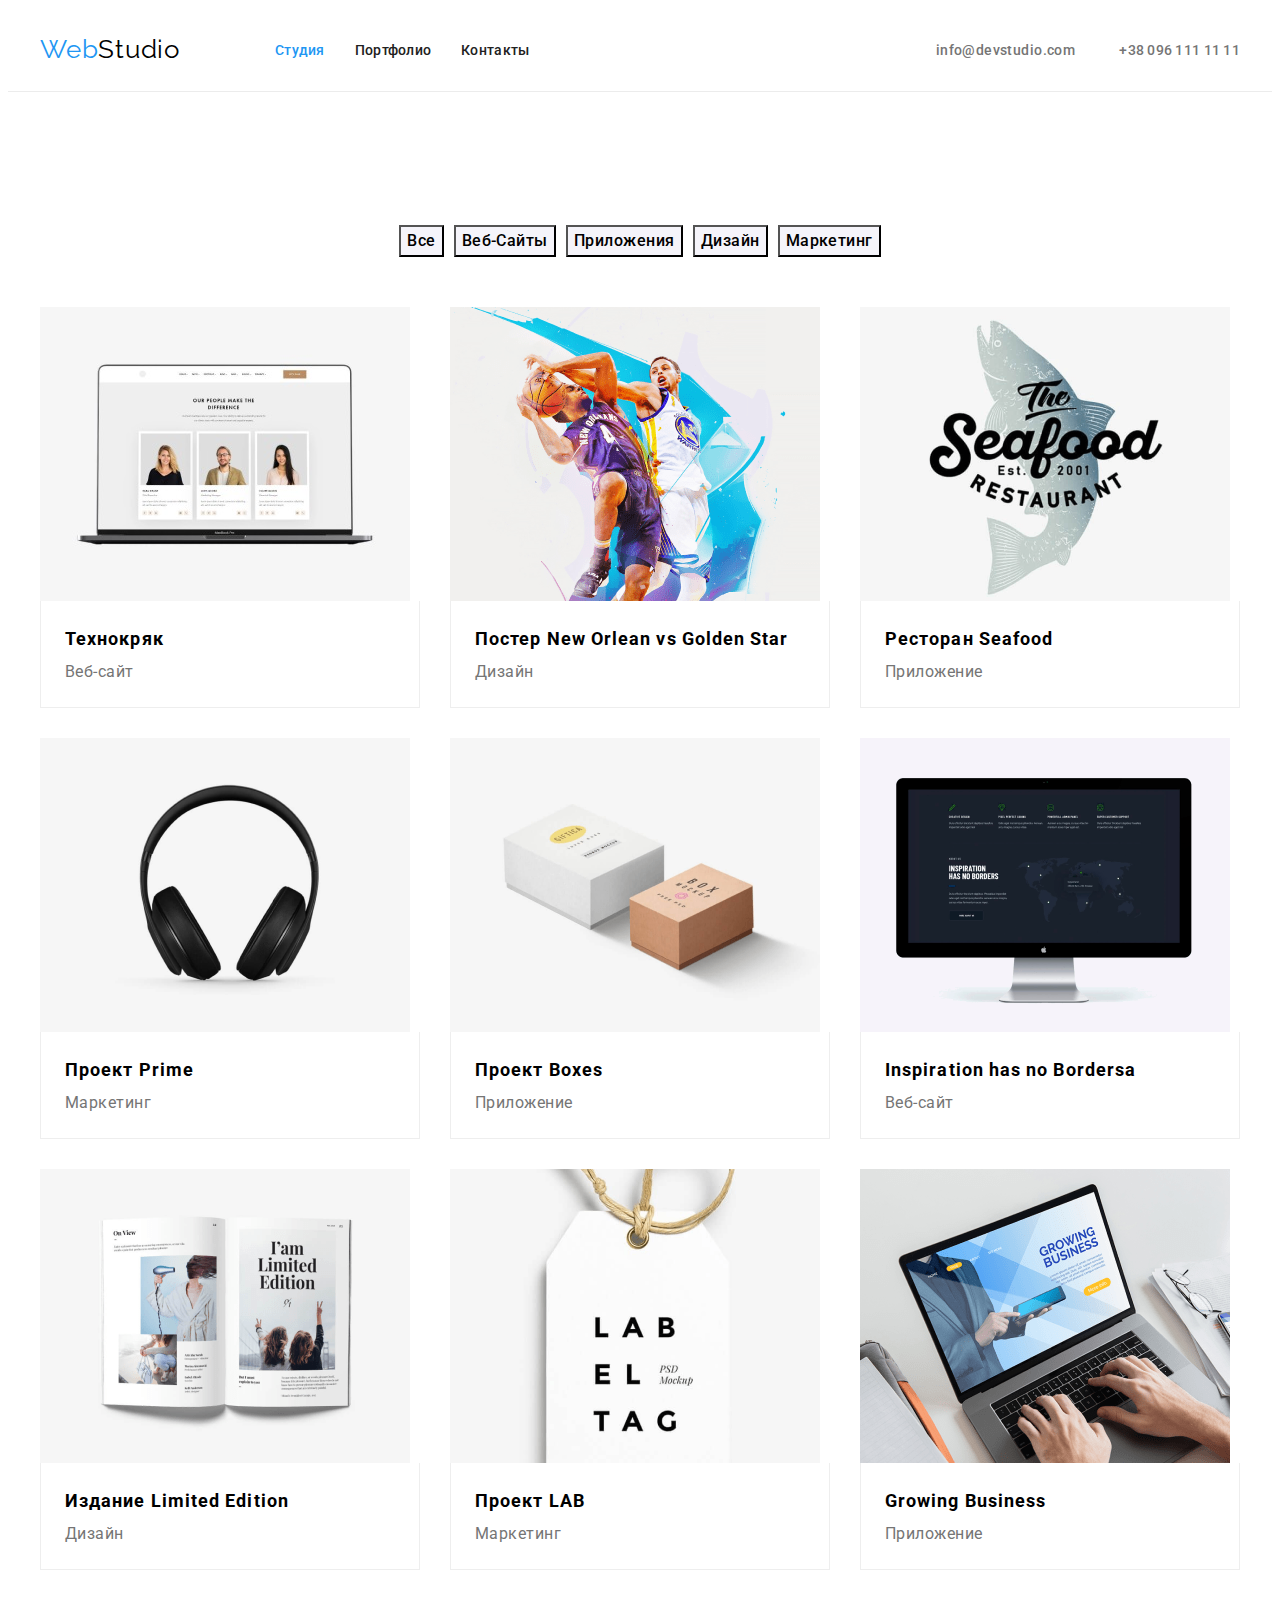
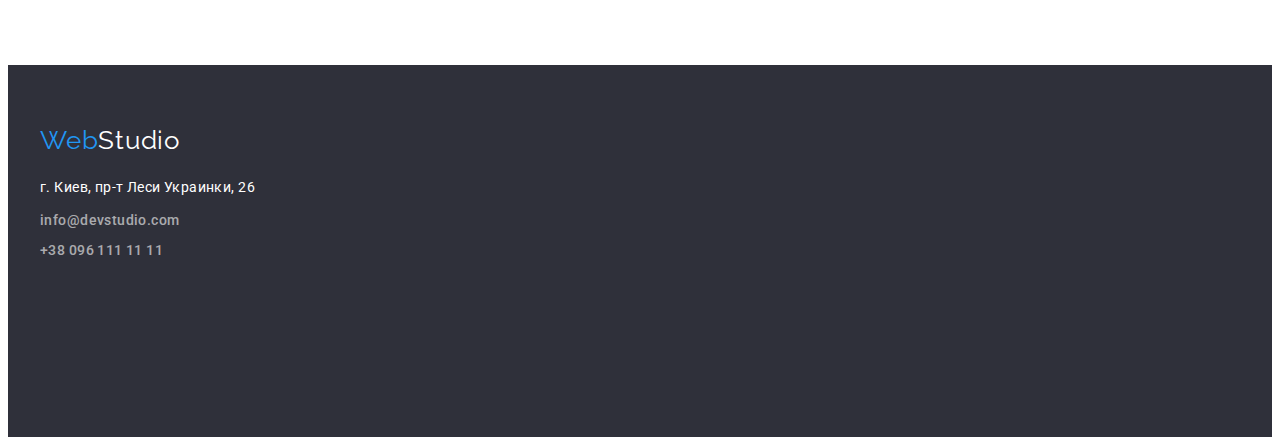
==== portfolio.html @ 4fe08c99 "d" ====
<!DOCTYPE html>
<html lang="ru">
<head>
    <meta charset="UTF-8">
    <meta http-equiv="X-UA-Compatible" content="IE=edge">
    <meta name="viewport" content="width=device-width, initial-scale=1.0">
    <title>Document</title>
    <link rel="stylesheet" href="./css/styles.css">
    <link rel="preconnect" href="https://fonts.googleapis.com">
    <link rel="preconnect" href="https://fonts.gstatic.com" crossorigin>
    <link href="https://fonts.googleapis.com/css2?family=Raleway:wght@700&family=Roboto:wght@400;500;700;900&display=swap"
        rel="stylesheet">
    <link rel="stylesheet" href="https://cdnjs.cloudflare.com/ajax/libs/modern-normalize/1.1.0/modern-normalize.min.css"
        integrity="sha512-wpPYUAdjBVSE4KJnH1VR1HeZfpl1ub8YT/NKx4PuQ5NmX2tKuGu6U/JRp5y+Y8XG2tV+wKQpNHVUX03MfMFn9Q=="
        crossorigin="anonymous" referrerpolicy="no-referrer" />
</head>
<body>
    <header class="header">
        <div class="container header-container">
            <a class="header-logo link" href="./">
                <span class="web-logo">Web</span>Studio</a>
            <nav class="header-navigation">
                <ul list class="header-list list">
                    <li class="header-item"><a class="header-link link" href="./index.html">Студия</a></li>
                    <li class="header-item"><a class="header-link-dark link" href="./portfolio.html">Портфолио</a></li>
                    <li class="header-item"><a class="header-link-dark link" href="">Контакты</a></li>
                </ul>
            </nav>
            <div class="header-connect">
                <a class="link header-web" href="mailto:info@devstudio.com">info@devstudio.com</a>
                <a class="link header-tel" href="tel+380961111111">+38 096 111 11 11</a>
            </div>
        </div>
        </div>
    </header>
    <main>
        <h1 class="visually-hidden">Портфолио</h1>
        <section class="hero-portfolio-main" >
            <div class="container">
                <Ul class="hero-portfolio-btn list">
                    <li class="portfolio-btn-box"><button class="portfolio-btn" type="button">Все</button></li>
                    <li class="portfolio-btn-box"><button class="portfolio-btn" type="button">Веб-Сайты</button></li>
                    <li class="portfolio-btn-box"><button class="portfolio-btn" type="button">Приложения</button></li>
                    <li class="portfolio-btn-box"><button class="portfolio-btn" type="button">Дизайн</button></li>
                    <li class="portfolio-btn-box"><button class="portfolio-btn" type="button">Маркетинг</button></li>
                </ul>
                    <ul class="card-set list">
                        <li class="portfolio-card"><img src="./images/hm2/portfolio.jpg" width="370" height="294" alt="Компьютер"><div class="portfolio-pad" ><h2 class="title-portgolio">Технокряк</h2><span class="discription-portfolio">Веб-сайт</span></div></li>

                        <li class="portfolio-card"><img src="./images/hm2/portfolio(1).jpg" width="370" height="294" alt="Баскетболл"><div class="portfolio-pad" ><h2 class="title-portgolio">Постер New Orlean vs Golden Star</h2><span class="discription-portfolio">Дизайн</span></div></li>

                        <li class="portfolio-card"><img src="./images/hm2/portfolio(2).jpg" width="370" height="294" alt="Рыба"><div class="portfolio-pad" ><h2 class="title-portgolio">Ресторан Seafood</h2><span class="discription-portfolio">Приложение</span></div></li>

                        <li class="portfolio-card"><img src="./images/hm2/portfolio(3).jpg" width="370" height="294" alt="Наушники"><div class="portfolio-pad" ><h2 class="title-portgolio">Проект Prime</h2><span class="discription-portfolio">Маркетинг</span></div></li>

                        <li class="portfolio-card"><img src="./images/hm2/portfolio(4).jpg" width="370" height="294" alt="Коробка"><div class="portfolio-pad" ><h2 class="title-portgolio">Проект Boxes</h2><span class="discription-portfolio">Приложение</span></div></li>

                        <li class="portfolio-card"><img src="./images/hm2/portfolio(5).jpg" width="370" height="294" alt="Десктоп"><div class="portfolio-pad" ><h2 class="title-portgolio">Inspiration has no Bordersа</h2><span class="discription-portfolio">Веб-сайт</span></div></li>

                        <li class="portfolio-card"><img src="./images/hm2/portfolio(6).jpg" width="370" height="294" alt="Книга"><div class="portfolio-pad" ><h2 class="title-portgolio">Издание Limited Edition</h2><span class="discription-portfolio">Дизайн</span></div></li>

                        <li class="portfolio-card"><img src="./images/hm2/portfolio(7).jpg" width="370" height="294" alt="Лейбл"><div class="portfolio-pad" ><h2 class="title-portgolio">Проект LAB</h2><span class="discription-portfolio">Маркетинг</span></div></li>

                        <li class="portfolio-card"><img src="./images/hm2/portfolio(8).jpg" width="370" height="294" alt="Лэптоп"><div class="portfolio-pad" ><h2 class="title-portgolio">Growing Business</h2><span class="discription-portfolio">Приложение</span></div></li>

                    </Ul>
            </div>
        
        </section>
        
    </main>
    <footer class="footer-ground">
        <div class="container">
            <a class="footer-logo link" href="./"><span class="web-logo">Web</span>Studio</a>
            <address class="footer-address">г. Киев, пр-т Леси Украинки, 26</address>
            <ul class="footer-list list">
                <li class="footer-item"><a class="link footer-web" href="mailto:info@devstudio.com">info@devstudio.com</a></li>
                <li class="footer-item"><a class="link footer-tel" href="tel+380961111111">+38 096 111 11 11</a></li>
            </ul>
        </div>
    </footer>
</body>
</html>
---- css/styles.css ----
:root {
  --main-title-color: #ffffff;
  --second-title-color: #212121;
  --third-title-color: #757575;
  --accent-color: #2196f3;
  --backgroud-color: #f5f4fa;
  --footer-nolight-color: #000000;
  --portfolio-box-color: #eeeeee;
  --btn-background-color: #2196f3;
  --secon-btn-color: #ffffff;
  --footer-background-color: #2f303a;
  --footer-mail-color: #ffffff99;
  --main-btn-color: #fff;
}
/*-------------------------------тут начало-----------------*/

p,
h1,
h2,
h3,
h4,
h5,
h6 {
  margin: 0;
}
ul {
  margin: 0;
  padding: 0;
}
button {
  cursor: pointer;
}
img {
  display: block;
}

body {
  font-family: "Roboto", sans-serif;
}

.list {
  list-style: none;
}
.link {
  text-decoration: none;
}
/*-------------------------------HEADER---------------------------------*/
.container {
  width: 1200px;
  padding-left: 15px;
  padding-right: 15px;
  margin: 0 auto;
}
.header-item:not(last-child) {
  margin-right: 30px;
}
.header-logo {
  margin-right: 90px;
}
.header-list {
  display: flex;
}
.header-navigation {
  display: flex;
  align-items: center;
  padding-top: 32px;
  padding-bottom: 32px;
  inline-size: block;
}
.header-container {
  display: flex;
  align-items: center;
}
.header-connect {
  margin-left: auto;
  padding-top: 32px;
  padding-bottom: 32px;
}

.header {
  background-color: #ffffff;
  border-bottom: 1px solid #ececec;
}
.header-link {
  font-weight: 500;
  font-size: 14px;
  line-height: 1.14;
  letter-spacing: 0.02em;
  color: var(--accent-color);
}
.header-link-dark {
  font-weight: 500;
  font-size: 14px;
  line-height: 1.14;
  letter-spacing: 0.02em;
  color: var(--second-title-color);
}
.web-logo {
  font-family: Raleway;
  font-size: 26px;
  line-height: 1.19;
  letter-spacing: 0.03em;
  color: var(--accent-color);
}
.header-logo {
  font-family: Raleway;
  font-size: 26px;
  line-height: 1.19;
  letter-spacing: 0.03em;
  color: var(--footer-nolight-color);
  width: 145px;
  height: 31px;
}
.header-tel {
  font-family: Roboto;
  font-weight: 500;
  font-size: 14px;
  line-height: 1.14;
  letter-spacing: 0.02em;
  inherits: color var(--third-title-color);
  color: var(--third-title-color);
}
.header-web {
  margin-right: 40px;
  font-family: Roboto;
  font-style: normal;
  font-weight: 500;
  font-size: 14px;
  line-height: 1.14;
  letter-spacing: 0.03em;
  inherits: color var(--third-title-color);
  color: var(--third-title-color);
}
.header-web:hover {
  color: var(--accent-color);
}
.header-tel:hover {
  color: var(--accent-color);
}
.header-link:hover {
  color: var(--footer-nolight-color);
}
.header-link-dark:hover {
  color: var(--accent-color);
}
.header-link:focus {
  color: var(--footer-nolight-color);
}
.header-link-dark:focus {
  color: var(--accent-color);
}
.header-btn {
  font-family: inherit;
  font-weight: 700;
  font-size: 16px;
  line-height: 1.87;
  letter-spacing: 0.06em;
  cursor: pointer;
  border: none;
  margin-top: 30px;
  min-width: 200px;
  min-height: 50px;
  border-radius: 4px;
  color: var(--main-btn-color);
  background-color: var(--btn-background-color);
  margin: 0 auto;
  display: block;
  margin-top: 50px;
}

/*-------------------------------main---------------------------------*/
.main-container {
  padding-left: 15px;
  padding-right: 15px;
  padding-top: 200px;
  padding-bottom: 200px;
  margin: 0 auto;
  background-color: var(--footer-background-color);
}
.hero-title {
  font-weight: 900;
  font-size: 44px;
  line-height: 1.36;
  text-align: center;
  letter-spacing: 0.06em;
  text-transform: uppercase;
  padding-right: auto;
  color: var(--main-title-color);
}
.description-plus {
  font-style: normal;
  font-weight: 700;
  font-size: 14px;
  line-height: 1.14;
  letter-spacing: 0.03em;
  text-transform: uppercase;
  color: var(--second-title-color);
}
.description-team {
  font-style: normal;
  font-weight: 500;
  font-size: 16px;
  line-height: 1.18;
  letter-spacing: 0.03em;
  text-align: center;
}
.plus-description {
  font-style: normal;
  font-weight: normal;
  font-size: 14px;
  line-height: 1.71;
  letter-spacing: 0.03em;
  color: var(--third-title-color);
  text-align: left;
  margin-top: 10px;
}

.description-p {
  font-style: normal;
  font-weight: normal;
  font-size: 16px;
  line-height: 1.19;
  letter-spacing: 0.03em;
  color: var(--third-title-color);
  text-align: center;
}
.section-team {
  background-color: #f5f4fa;
  height: 650px;
  padding-bottom: 90px;
}
.team-pad {
  padding-top: 30px;
  padding-bottom: 30px;
}
.second-hero-title {
  font-weight: 700;
  font-size: 36px;
  line-height: 1.16;
  text-align: center;
  letter-spacing: 0.03em;
  color: var(--second-title-color);
  margin-bottom: 50px;
}
.section-doing {
  padding-bottom: 95px;
}
.description-prons {
  padding-top: 95px;
  padding-bottom: 95px;
}
.box-description {
  width: 270px;
  height: 100px;
  display: inline-block;
}
.box-description:not(:last-child) {
  margin-right: 25px;
}
.img-first-pg {
  display: flex;
}
.first-pg-item:not(:last-child) {
  margin-right: 30px;
}
.team-pic {
  display: flex;
}
.team-member:not(:last-child) {
  margin-right: 30px;
}
.team-hero-title {
  font-weight: 700;
  font-size: 36px;
  line-height: 1.16;
  text-align: center;
  letter-spacing: 0.03em;
  color: var(--second-title-color);
  padding-bottom: 50px;
  padding-top: 95px;
}

/*-------------------------------Footer---------------------------------*/
.footer-logo {
  font-family: Raleway;
  font-size: 26px;
  line-height: 1.19;
  letter-spacing: 0.03em;
  color: var(--main-title-color);
  width: 145px;
  height: 31px;
}
.footer-address {
  font-family: Roboto;
  font-style: normal;
  font-weight: normal;
  font-size: 14px;
  line-height: 1.71;
  letter-spacing: 0.03em;
  color: var(--main-title-color);
  margin-top: 20px;
}
.footer-ground {
  background-color: var(--footer-background-color);
  height: 252px;
  padding-top: 60px;
  padding-bottom: 60px;
}
.footer-item {
  margin-top: 10px;
}
.footer-web {
  font-family: Roboto;
  font-style: normal;
  font-weight: 500;
  font-size: 14px;
  line-height: 1.14;
  letter-spacing: 0.03em;
  color: var(--footer-mail-color);
}
.footer-tel {
  font-family: Roboto;
  font-style: normal;
  font-weight: 500;
  font-size: 14px;
  line-height: 1.71;
  letter-spacing: 0.03em;
  color: var(--footer-mail-color);
}
.footer-list {
  width: 231px;
  height: 81px;
}

.footer-web:hover {
  color: var(--accent-color);
}
.footer-tel:hover {
  color: var(--accent-color);
}

/*-------------------------------ПОРТФОЛИО мейн---------------------------------*/
.visually-hidden {
  visibility: hidden;
}
.hero-portfolio-btn {
  display: flex;
  justify-content: center;
  margin-bottom: 50px;
}
.hero-portfolio-main {
  padding-top: 95px;
  padding-bottom: 95px;
}
.portfolio-pad {
  border: 1px solid #eeeeee;
  border-top: none;
  padding: 20px 24px;
}
.portfolio-btn-box:not(:last-child) {
  margin-right: 10px;
}
.card-set {
  display: flex;
  flex-wrap: wrap;
  margin-top: -30px;
  margin-left: -30px;
}
.card-set > .portfolio-card {
  flex-basis: calc(100% / 3 - 30px);
  margin-top: 30px;
  margin-left: 30px;
}
.portfolio-btn {
  cursor: pointer;
  background-color: var(--backgroud-color);
  font-family: Roboto;
  font-weight: 500;
  font-size: 16px;
  line-height: 1.62;
  text-align: center;
  letter-spacing: 0.03em;
  color: var(--footer-nolight-color);
}
.portfolio-btn:active {
  color: var(--accent-color);
  cursor: pointer;
}
.title-portgolio {
  font-family: Roboto;
  font-size: 18px;
  line-height: 2;
  letter-spacing: 0.06em;
  counter-reset: var(--second-title-color);
}
.discription-portfolio {
  font-family: Roboto;
  font-size: 16px;
  line-height: 1.87;
  letter-spacing: 0.03em;
  color: var(--third-title-color);
}
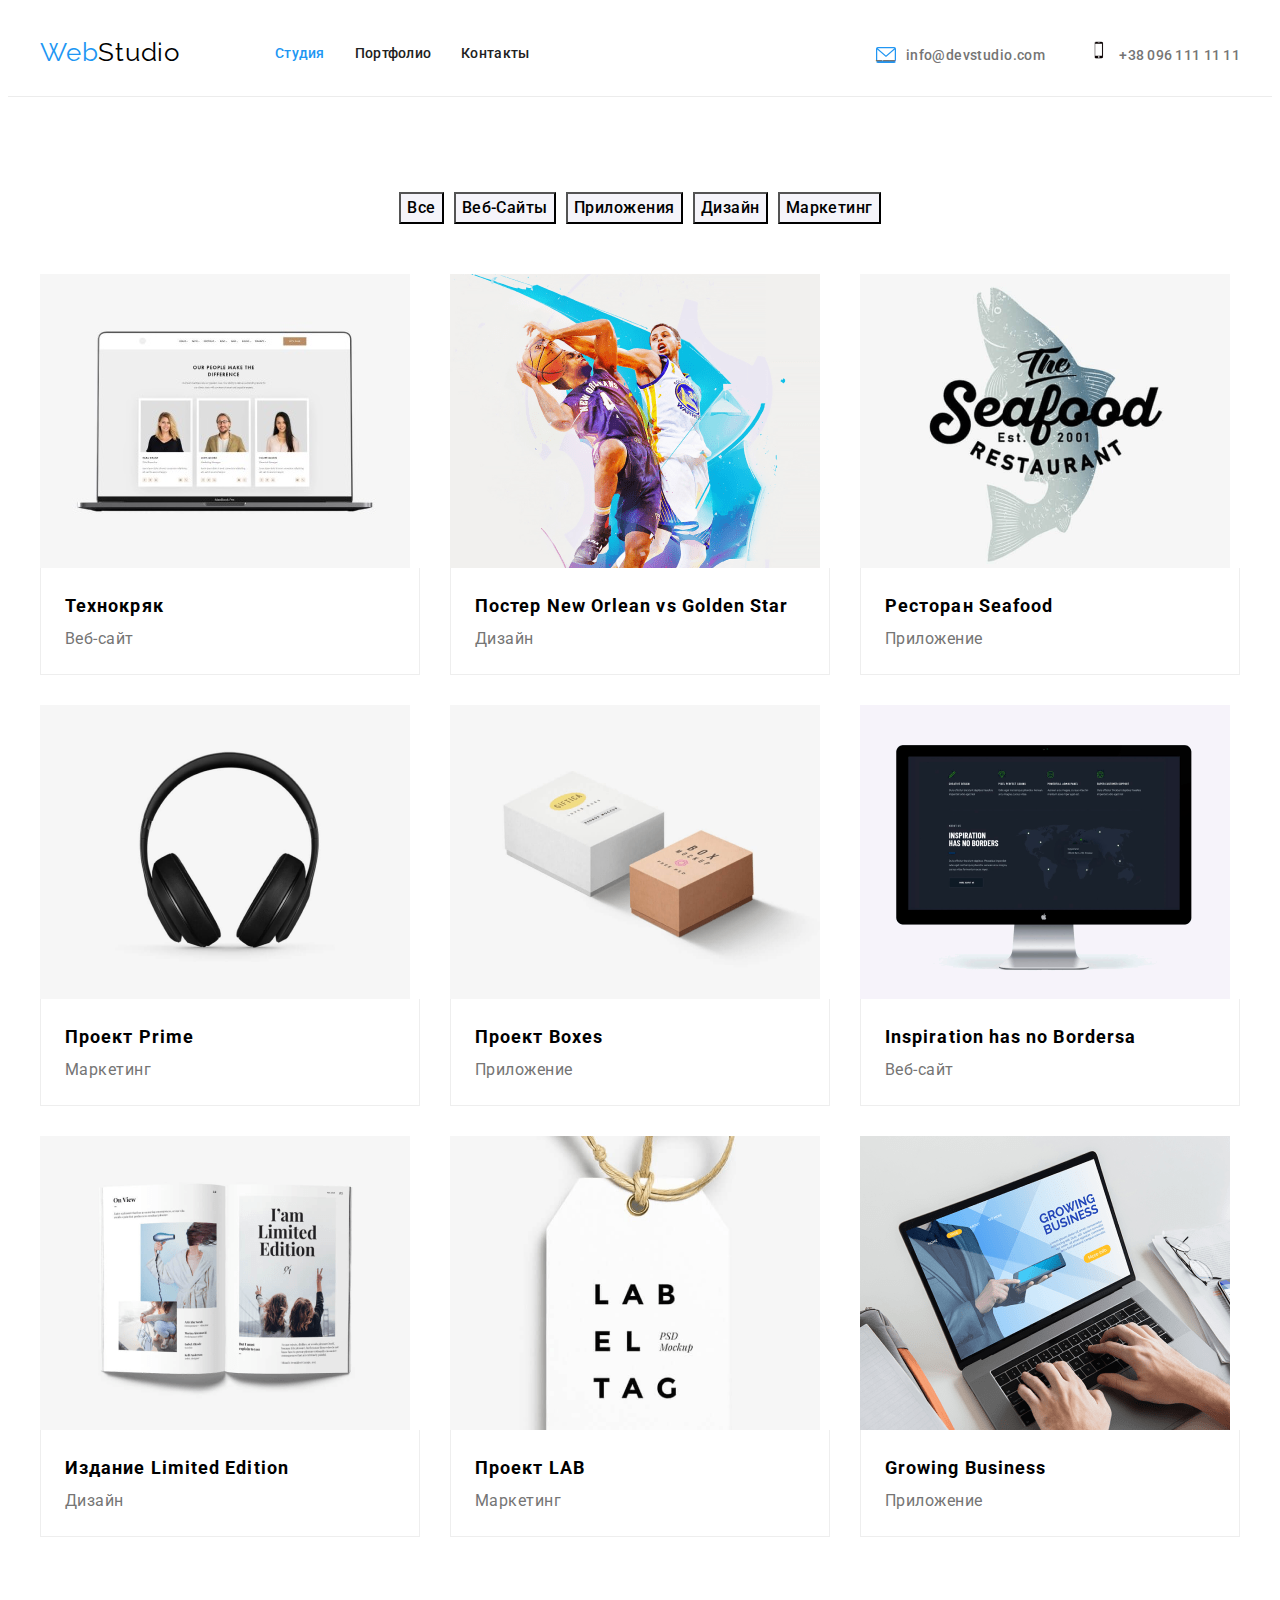
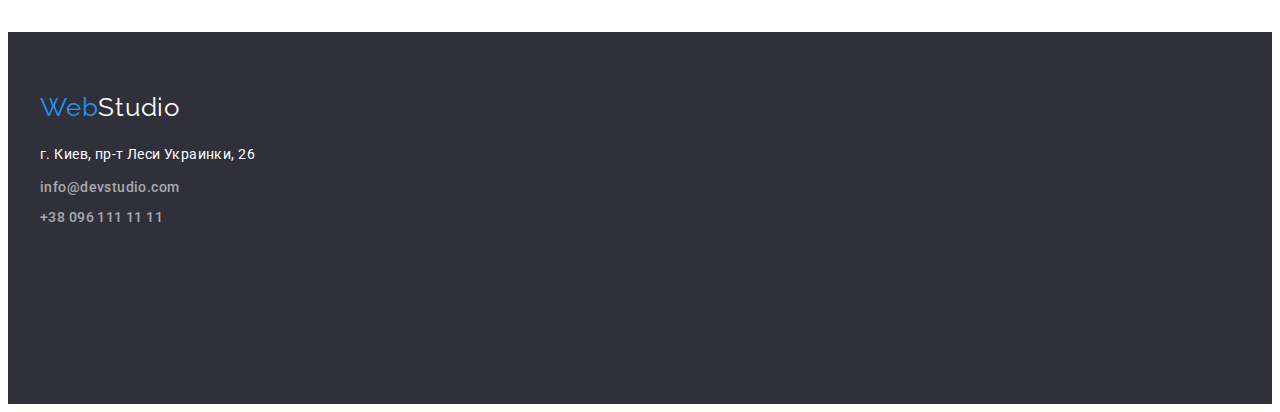
==== commit 406a62a0: "а" ====
--- a/portfolio.html
+++ b/portfolio.html
@@ -34,7 +34,6 @@
         </div>
     </header>
     <main>
-        <h1 class="visually-hidden">Портфолио</h1>
         <section class="hero-portfolio-main" >
             <div class="container">
                 <Ul class="hero-portfolio-btn list">
--- a/css/styles.css
+++ b/css/styles.css
@@ -119,6 +119,23 @@
   letter-spacing: 0.02em;
   inherits: color var(--third-title-color);
   color: var(--third-title-color);
+}
+.header-tel::before {
+  content: "";
+  display: inline-block;
+  width: 20px;
+  height: 20px;
+  margin-right: 10px;
+  background-image: url(../images/Lovepik_com-401486772-mobile-phone-icon.png);
+  background-size: contain;
+}
+.header-web::before {
+  content: "___";
+  width: 20px;
+  height: 20px;
+  margin-right: 10px;
+  background-image: url(../images/envelope.svg);
+  background-size: contain;
 }
 .header-web {
   margin-right: 40px;
@@ -175,7 +192,20 @@
   padding-top: 200px;
   padding-bottom: 200px;
   margin: 0 auto;
-  background-color: var(--footer-background-color);
+  background: rgba(196, 196, 196, 1);
+  background: linear-gradient(
+    90deg,
+    rgba(47, 48, 58, 0.4) 0%,
+    rgba(0, 0, 0, 0) 70%
+  );
+  background-image: url(../images/first-pg-hero.jpg);
+  margin-left: auto;
+  margin-right: auto;
+  max-width: 1600;
+  height: 600;
+  background-repeat: no-repeat;
+  background-size: contain;
+  background-position: center;
 }
 .hero-title {
   font-weight: 900;
@@ -204,6 +234,12 @@
   letter-spacing: 0.03em;
   text-align: center;
 }
+.box-description-pic {
+  width: 270 px;
+  height: 120px;
+  background-color: var(--backgroud-color);
+  margin-bottom: 30px;
+}
 .plus-description {
   font-style: normal;
   font-weight: normal;
@@ -232,6 +268,9 @@
 .team-pad {
   padding-top: 30px;
   padding-bottom: 30px;
+  box-shadow: 0px 1px 1px rgba(0, 0, 0, 0.14), 0px 2px 1px rgba(0, 0, 0, 0.2);
+  border-radius: 0px 0px 4px 4px;
+  background: #ffffff;
 }
 .second-hero-title {
   font-weight: 700;
@@ -360,6 +399,10 @@
 .portfolio-btn-box:not(:last-child) {
   margin-right: 10px;
 }
+.portfolio-card:hover {
+  box-shadow: 0px 1px 1px rgba(0, 0, 0, 0.14), 0px 2px 1px rgba(0, 0, 0, 0.2);
+  border-radius: 0px 0px 4px 4px;
+}
 .card-set {
   display: flex;
   flex-wrap: wrap;
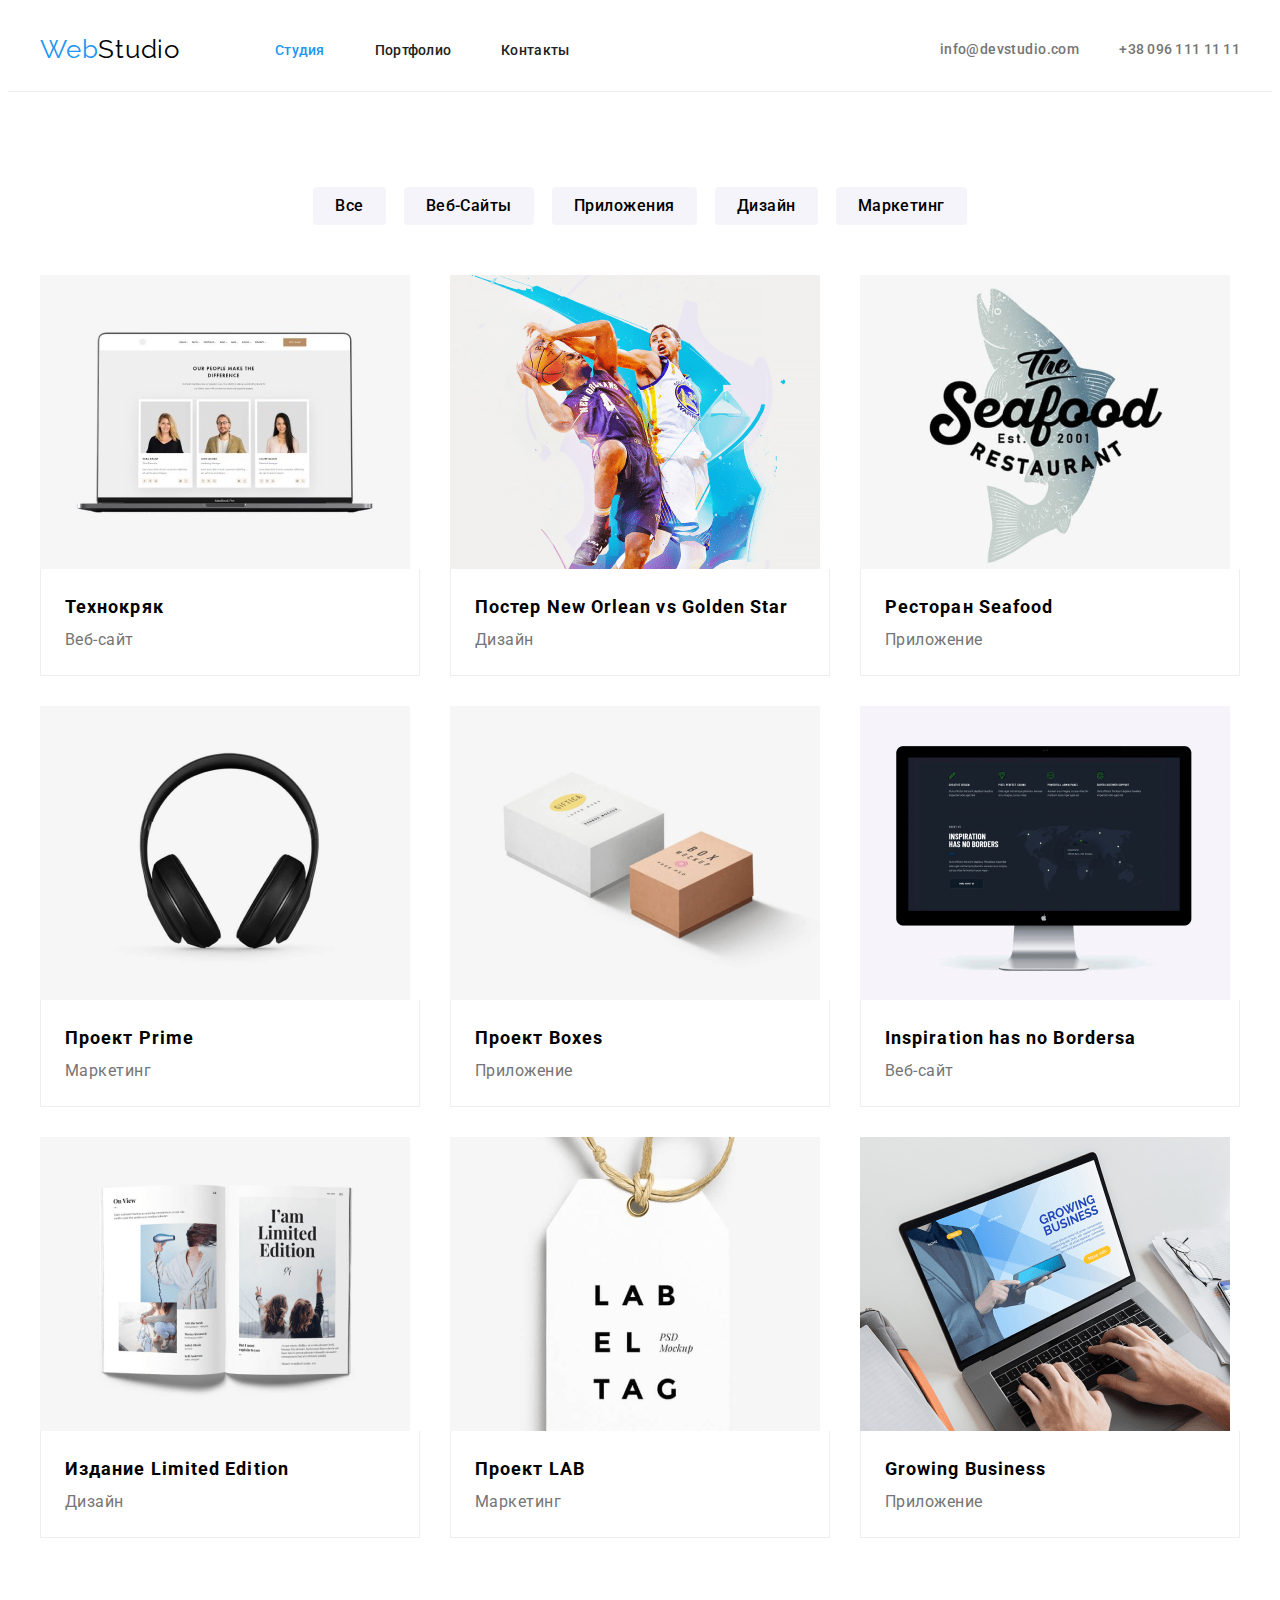
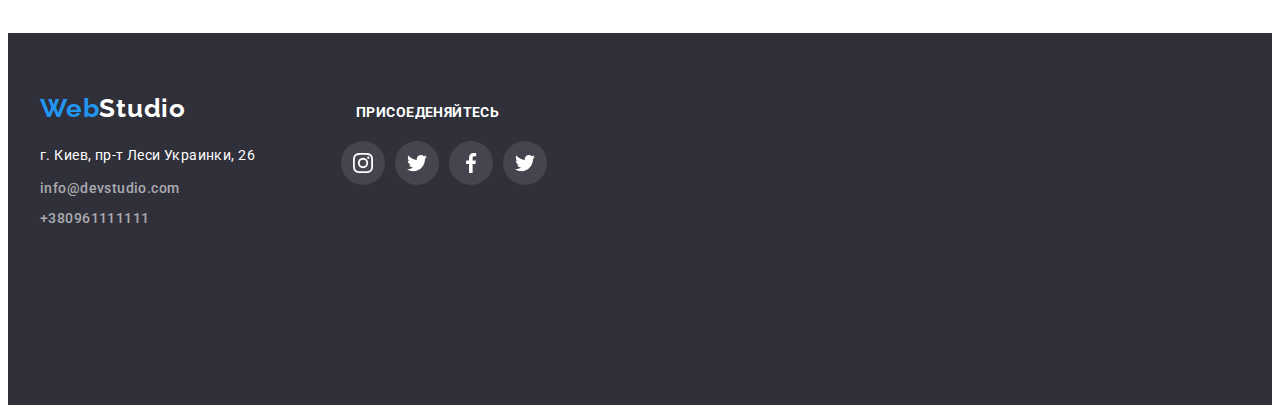
==== commit 2733fa3e: "f" ====
--- a/portfolio.html
+++ b/portfolio.html
@@ -69,13 +69,68 @@
         
     </main>
     <footer class="footer-ground">
-        <div class="container">
-            <a class="footer-logo link" href="./"><span class="web-logo">Web</span>Studio</a>
-            <address class="footer-address">г. Киев, пр-т Леси Украинки, 26</address>
-            <ul class="footer-list list">
-                <li class="footer-item"><a class="link footer-web" href="mailto:info@devstudio.com">info@devstudio.com</a></li>
-                <li class="footer-item"><a class="link footer-tel" href="tel+380961111111">+38 096 111 11 11</a></li>
-            </ul>
+        <div class="footer-container container">
+            <div class="footer-block">
+                <a href="" lang="en" class="footer-logo link"><span lang="en">Web</span>Studio</a>
+                <address class="footer-contact">
+                    <ul class="footer-list list">
+                        <li class="footer-item">
+                            <a class="footer-adress link" href="https://goo.gl/maps/cScgRgd44BL1W8yu9" target="_blank"
+                                rel="noopener noreferrer">г. Киев, пр-т Леси Украинки, 26</a>
+                        </li>
+    
+                        <li class="footer-item">
+                            <a class="footer-web link" href="mailto:info@devstudio.com">info@devstudio.com</a>
+                        </li>
+    
+                        <li class="footer-item">
+                            <a class="footer-tel link" href="tel:+380961111111">+380961111111</a>
+                        </li>
+                    </ul>
+                </address>
+            </div>
+    
+            <div class="footer-social">
+                <h3 class="footer-social-title container">ПРИСОЕДЕНЯЙТЕСЬ</h3>
+                <ul class="social-list list">
+                    <!-- instagram -->
+                    <li class="social-item">
+                        <a href="" class="social-link">
+                            <svg class="social-networks-icon">
+                                <use href="./images/icons.svg#instagram">
+                                    <use>
+                            </svg>
+                        </a>
+                    </li>
+                    <!-- Twitter -->
+                    <li class="social-item">
+                        <a href="" class="social-link">
+                            <svg class="social-networks-icon">
+                                <use href="./images/icons.svg#twitter">
+                                    <use>
+                            </svg>
+                        </a>
+                    </li>
+                    <!-- FB -->
+                    <li class="social-item">
+                        <a href="" class="social-link">
+                            <svg class="social-networks-icon">
+                                <use href="./images/icons.svg#facebook">
+                                    <use>
+                            </svg>
+                        </a>
+                    </li>
+                    <!-- Linkedin -->
+                    <li class="social-item">
+                        <a href="" class="social-link">
+                            <svg class="social-networks-icon">
+                                <use href="./images/icons.svg#twitter">
+                                    <use>
+                            </svg>
+                        </a>
+                    </li>
+                </ul>
+            </div>
         </div>
     </footer>
 </body>
--- a/css/styles.css
+++ b/css/styles.css
@@ -43,6 +43,7 @@
 }
 .link {
   text-decoration: none;
+  color: var(--third-title-color);
 }
 /*-------------------------------HEADER---------------------------------*/
 .container {
@@ -52,7 +53,16 @@
   margin: 0 auto;
 }
 .header-item:not(last-child) {
-  margin-right: 30px;
+  margin-right: 50px;
+}
+.icon-envelope {
+  display: inline-block;
+  size-adjust: auto;
+  margin-right: 10px;
+  align-items: center;
+}
+.icon-envelope:hover {
+  font: var(--accent-color);
 }
 .header-logo {
   margin-right: 90px;
@@ -72,6 +82,8 @@
   align-items: center;
 }
 .header-connect {
+  display: flex;
+  align-items: center;
   margin-left: auto;
   padding-top: 32px;
   padding-bottom: 32px;
@@ -120,23 +132,7 @@
   inherits: color var(--third-title-color);
   color: var(--third-title-color);
 }
-.header-tel::before {
-  content: "";
-  display: inline-block;
-  width: 20px;
-  height: 20px;
-  margin-right: 10px;
-  background-image: url(../images/Lovepik_com-401486772-mobile-phone-icon.png);
-  background-size: contain;
-}
-.header-web::before {
-  content: "___";
-  width: 20px;
-  height: 20px;
-  margin-right: 10px;
-  background-image: url(../images/envelope.svg);
-  background-size: contain;
-}
+
 .header-web {
   margin-right: 40px;
   font-family: Roboto;
@@ -150,7 +146,12 @@
 }
 .header-web:hover {
   color: var(--accent-color);
-}
+  fill: var(--accent-color);
+}
+.icon-envelope:hover {
+  fill: var(--accent-color);
+}
+
 .header-tel:hover {
   color: var(--accent-color);
 }
@@ -192,11 +193,10 @@
   padding-top: 200px;
   padding-bottom: 200px;
   margin: 0 auto;
-  background: rgba(196, 196, 196, 1);
-  background: linear-gradient(
-    90deg,
-    rgba(47, 48, 58, 0.4) 0%,
-    rgba(0, 0, 0, 0) 70%
+  background-image: linear-gradient(
+    to right,
+    rgba(47, 48, 58, 0.4),
+    rgba(47, 48, 58, 0.4)
   );
   background-image: url(../images/first-pg-hero.jpg);
   margin-left: auto;
@@ -239,6 +239,9 @@
   height: 120px;
   background-color: var(--backgroud-color);
   margin-bottom: 30px;
+  display: flex;
+  justify-content: center;
+  align-items: center;
 }
 .plus-description {
   font-style: normal;
@@ -263,7 +266,15 @@
 .section-team {
   background-color: #f5f4fa;
   height: 650px;
-  padding-bottom: 90px;
+  padding-bottom: 94px;
+  padding-top: 94px;
+  margin-bottom: 95px;
+}
+.middle__icon {
+  display: flex;
+  align-items: center;
+  justify-content: center;
+  margin: 0 auto;
 }
 .team-pad {
   padding-top: 30px;
@@ -283,10 +294,10 @@
 }
 .section-doing {
   padding-bottom: 95px;
+  padding-top: 95px;
 }
 .description-prons {
   padding-top: 95px;
-  padding-bottom: 95px;
 }
 .box-description {
   width: 270px;
@@ -315,11 +326,105 @@
   text-align: center;
   letter-spacing: 0.03em;
   color: var(--second-title-color);
-  padding-bottom: 50px;
-  padding-top: 95px;
+  margin-bottom: 50px;
+}
+
+.button-icon {
+  width: 20px;
+  height: 20px;
+  fill: currentColor;
+}
+.button-icon:hover {
+  fill: #ffffff;
+}
+.social-networks-list {
+  display: flex;
+  justify-content: center;
+  align-items: center;
+  margin-top: 20px;
+}
+.social-networks-item {
+  width: 44px;
+  height: 44px;
+  justify-content: center;
+  align-content: center;
+  align-items: center;
+}
+.social-networks-item:not(:last-child) {
+  margin-right: 10px;
+}
+.social-networks-link {
+  width: 100%;
+  height: 100%;
+  background-color: #ffffff;
+  border-radius: 50%;
+  display: flex;
+  align-items: center;
+  justify-content: center;
+  color: #afb1b8;
+}
+.social-networks-link {
+  width: 100%;
+  height: 100%;
+  background-color: #ffffff;
+  border-radius: 50%;
+  display: flex;
+  align-items: center;
+  justify-content: center;
+  color: #afb1b8;
+}
+.footer-join-link:focus,
+.footer-join-link:hover {
+  background-color: var(--accent-color);
+}
+.social-networks-icon {
+  width: 20px;
+  height: 20px;
+  fill: currentColor;
+}
+.social-networks-link:hover,
+.social-networks-link:focus {
+  color: #ffffff;
+  background-color: #2196f3;
+}
+
+.client-link {
+  display: inline-flex;
+  width: 100%;
+  height: 100%;
+  border: 1px solid color rgba(175, 177, 184, 1);
+  border-radius: 4px;
+  justify-content: center;
+  align-items: center;
+  color: rgba(175, 177, 184, 1);
+}
+.client-item {
+  display: inline-flex;
+  width: 170px;
+  height: 92px;
+  border: 1px solid rgba(175, 177, 184, 1);
+  border-radius: 4px;
+  justify-content: center;
+  align-items: center;
+  margin-bottom: 95px;
+}
+.clients-link-icon {
+  fill: currentColor;
+}
+.client-item {
+  margin-left: 20px;
+}
+.client-link:hover,
+.client-link:focus {
+   color: var(--accent-color);
+  border: 1px solid var(--accent-color);
 }
 
 /*-------------------------------Footer---------------------------------*/
+.footer-container {
+  display: flex;
+  align-items: baseline;
+}
 .footer-logo {
   font-family: Raleway;
   font-size: 26px;
@@ -344,8 +449,9 @@
   height: 252px;
   padding-top: 60px;
   padding-bottom: 60px;
-}
-.footer-item {
+  display: flex;
+}
+.footer-item + .footer-item {
   margin-top: 10px;
 }
 .footer-web {
@@ -365,6 +471,29 @@
   line-height: 1.71;
   letter-spacing: 0.03em;
   color: var(--footer-mail-color);
+}
+.footer-adress {
+  font-family: var(--basic-text);
+  font-style: normal;
+  font-weight: 400;
+  font-size: 14px;
+  line-height: 1.71;
+  letter-spacing: 0.03em;
+  color: #ffffff;
+}
+.footer-logo {
+  display: block;
+  margin-bottom: 20px;
+
+  color: #ffffff;
+  font-family: "Raleway", sans-serif;
+  font-weight: 700;
+  font-size: 26px;
+  line-height: 1.19;
+  letter-spacing: 0.03em;
+}
+.footer-logo span {
+  color: #2196f3;
 }
 .footer-list {
   width: 231px;
@@ -377,10 +506,64 @@
 .footer-tel:hover {
   color: var(--accent-color);
 }
+.social-link {
+  width: 44px;
+  height: 44px;
+  color: #ffffff;
+  background: rgba(255, 255, 255, 0.1);
+  border-radius: 50%;
+  display: flex;
+  align-items: center;
+  justify-content: center;
+}
+.social-link:hover,
+.social-link:focus {
+  color: #ffffff;
+  background-color: #2196f3;
+}
+.footer-social {
+  margin-left: 70px;
+}
+}
+.cocial-list {
+  display: flex;
+  margin: -10px;
+}
+
+.footer-social-title {
+  font-weight: 700;
+  font-size: 14px;
+  line-height: 1.14;
+  letter-spacing: 0.03em;
+  text-transform: uppercase;
+  color: #ffffff;
+}
+.social-list {
+  display: flex;
+}
+.social-item {
+  width: 44px;
+  height: 44px;
+  margin-top: 20px;
+  padding-bottom: 100px;
+}
+.social-item + .social-item {
+  margin-left: 10px;
+}
+
+
 
 /*-------------------------------ПОРТФОЛИО мейн---------------------------------*/
 .visually-hidden {
   visibility: hidden;
+  position: absolute;
+  clip: rect(0 0 0 0);
+  width: 1px;
+  height: 1px;
+  margin: -1px;
+  border: 0;
+  padding: 0;
+  overflow: hidden;
 }
 .hero-portfolio-btn {
   display: flex;
@@ -399,6 +582,23 @@
 .portfolio-btn-box:not(:last-child) {
   margin-right: 10px;
 }
+.hero-portfolio-btn .portfolio-btn-box + .portfolio-btn-box {
+  margin-left: 8px;
+}
+.hero-portfolio-btn .portfolio-btn {
+  padding: 6px 22px;
+  border-radius: 4px;
+  border: none;
+  background-color: #f5f4fa;
+  /*box-shadow: 0px 3px 1px rgba(0, 0, 0, 0.1), 0px 1px 2px rgba(0, 0, 0, 0.08), 0px 2px 2px rgba(0, 0, 0, 0.12);*/
+}
+.portfolio-btn:hover,
+.portfolio-btn:focus {
+  color: #ffffff;
+  background-color: #2196f3;
+  box-shadow: 0px 3px 1px rgba(0, 0, 0, 0.1), 0px 1px 2px rgba(0, 0, 0, 0.08),
+    0px 2px 2px rgba(0, 0, 0, 0.12);
+}
 .portfolio-card:hover {
   box-shadow: 0px 1px 1px rgba(0, 0, 0, 0.14), 0px 2px 1px rgba(0, 0, 0, 0.2);
   border-radius: 0px 0px 4px 4px;
@@ -415,15 +615,12 @@
   margin-left: 30px;
 }
 .portfolio-btn {
-  cursor: pointer;
-  background-color: var(--backgroud-color);
-  font-family: Roboto;
+  color: inherit;
+  font-family: inherit;
   font-weight: 500;
   font-size: 16px;
   line-height: 1.62;
-  text-align: center;
-  letter-spacing: 0.03em;
-  color: var(--footer-nolight-color);
+  letter-spacing: 0.03em;
 }
 .portfolio-btn:active {
   color: var(--accent-color);
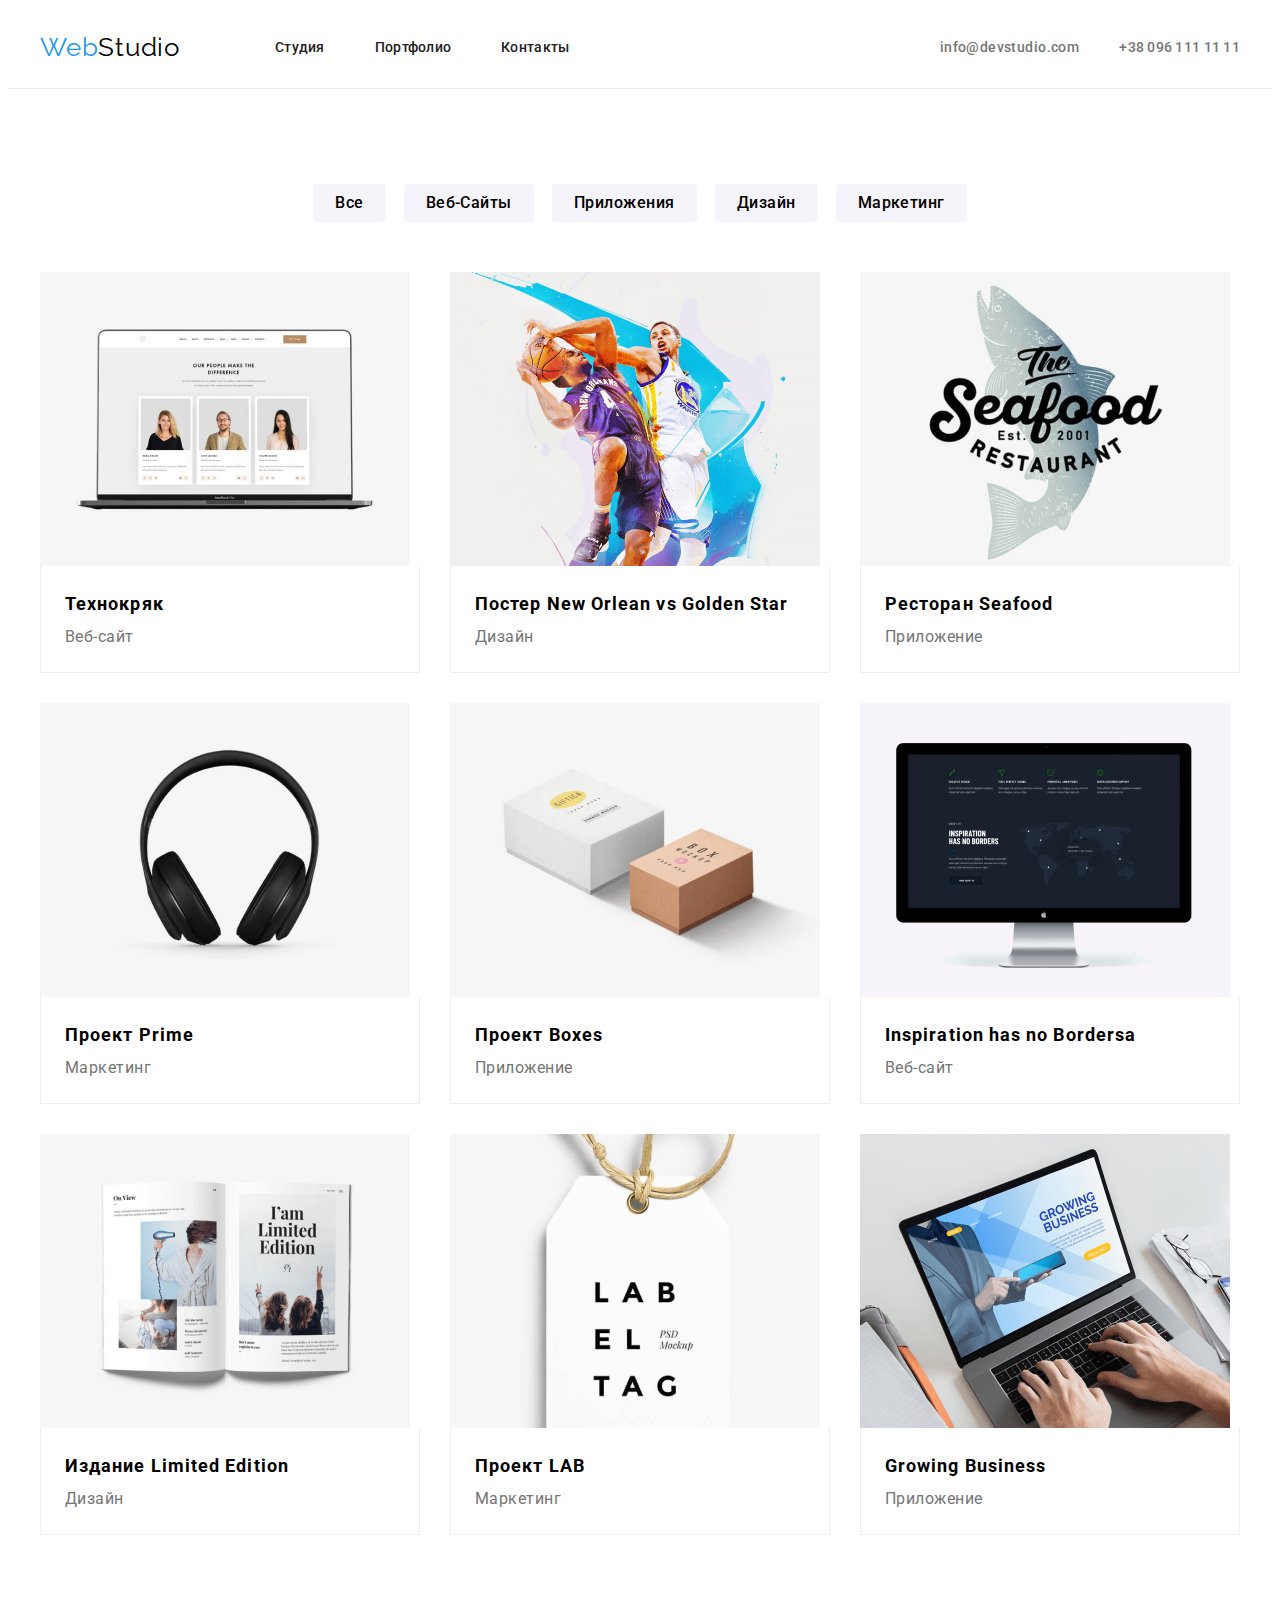
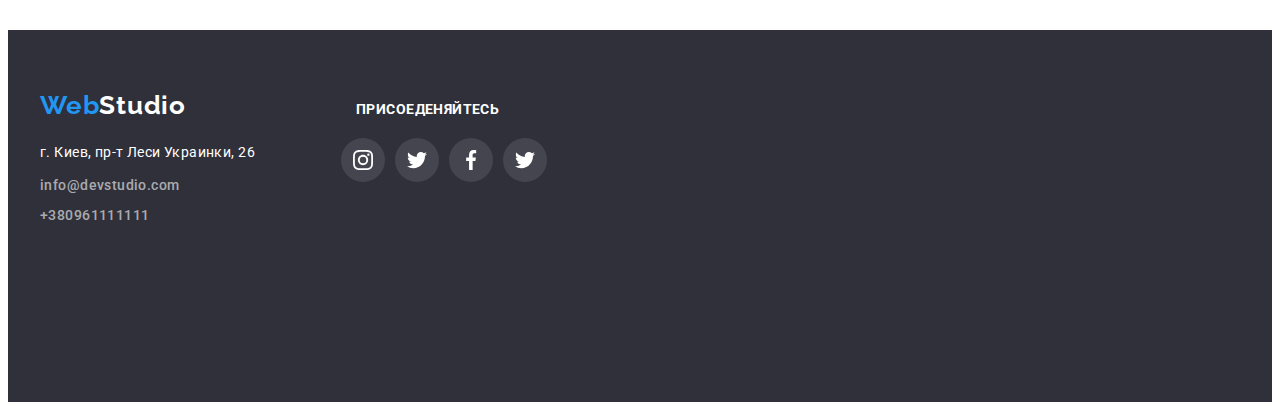
==== commit ff788ab3: "f" ====
--- a/portfolio.html
+++ b/portfolio.html
@@ -21,7 +21,7 @@
                 <span class="web-logo">Web</span>Studio</a>
             <nav class="header-navigation">
                 <ul list class="header-list list">
-                    <li class="header-item"><a class="header-link link" href="./index.html">Студия</a></li>
+                    <li class="header-item"><a class="header-link-dark link" href="./index.html">Студия</a></li>
                     <li class="header-item"><a class="header-link-dark link" href="./portfolio.html">Портфолио</a></li>
                     <li class="header-item"><a class="header-link-dark link" href="">Контакты</a></li>
                 </ul>
--- a/css/styles.css
+++ b/css/styles.css
@@ -61,9 +61,18 @@
   margin-right: 10px;
   align-items: center;
 }
+.icon-telephone {
+  display: inline-block;
+  size-adjust: auto;
+  margin-right: 10px;
+  align-items: center;
+}
 .icon-envelope:hover {
   font: var(--accent-color);
 }
+.icon-telephone:hover {
+  font: var(--accent-color);
+}
 .header-logo {
   margin-right: 90px;
 }
@@ -73,8 +82,6 @@
 .header-navigation {
   display: flex;
   align-items: center;
-  padding-top: 32px;
-  padding-bottom: 32px;
   inline-size: block;
 }
 .header-container {
@@ -85,8 +92,6 @@
   display: flex;
   align-items: center;
   margin-left: auto;
-  padding-top: 32px;
-  padding-bottom: 32px;
 }
 
 .header {
@@ -106,6 +111,11 @@
   line-height: 1.14;
   letter-spacing: 0.02em;
   color: var(--second-title-color);
+}
+.header-link-dark {
+  display: block;
+  padding-top: 32px;
+  padding-bottom: 32px;
 }
 .web-logo {
   font-family: Raleway;
@@ -149,6 +159,9 @@
   fill: var(--accent-color);
 }
 .icon-envelope:hover {
+  fill: var(--accent-color);
+}
+.icon-telephone:hover {
   fill: var(--accent-color);
 }
 
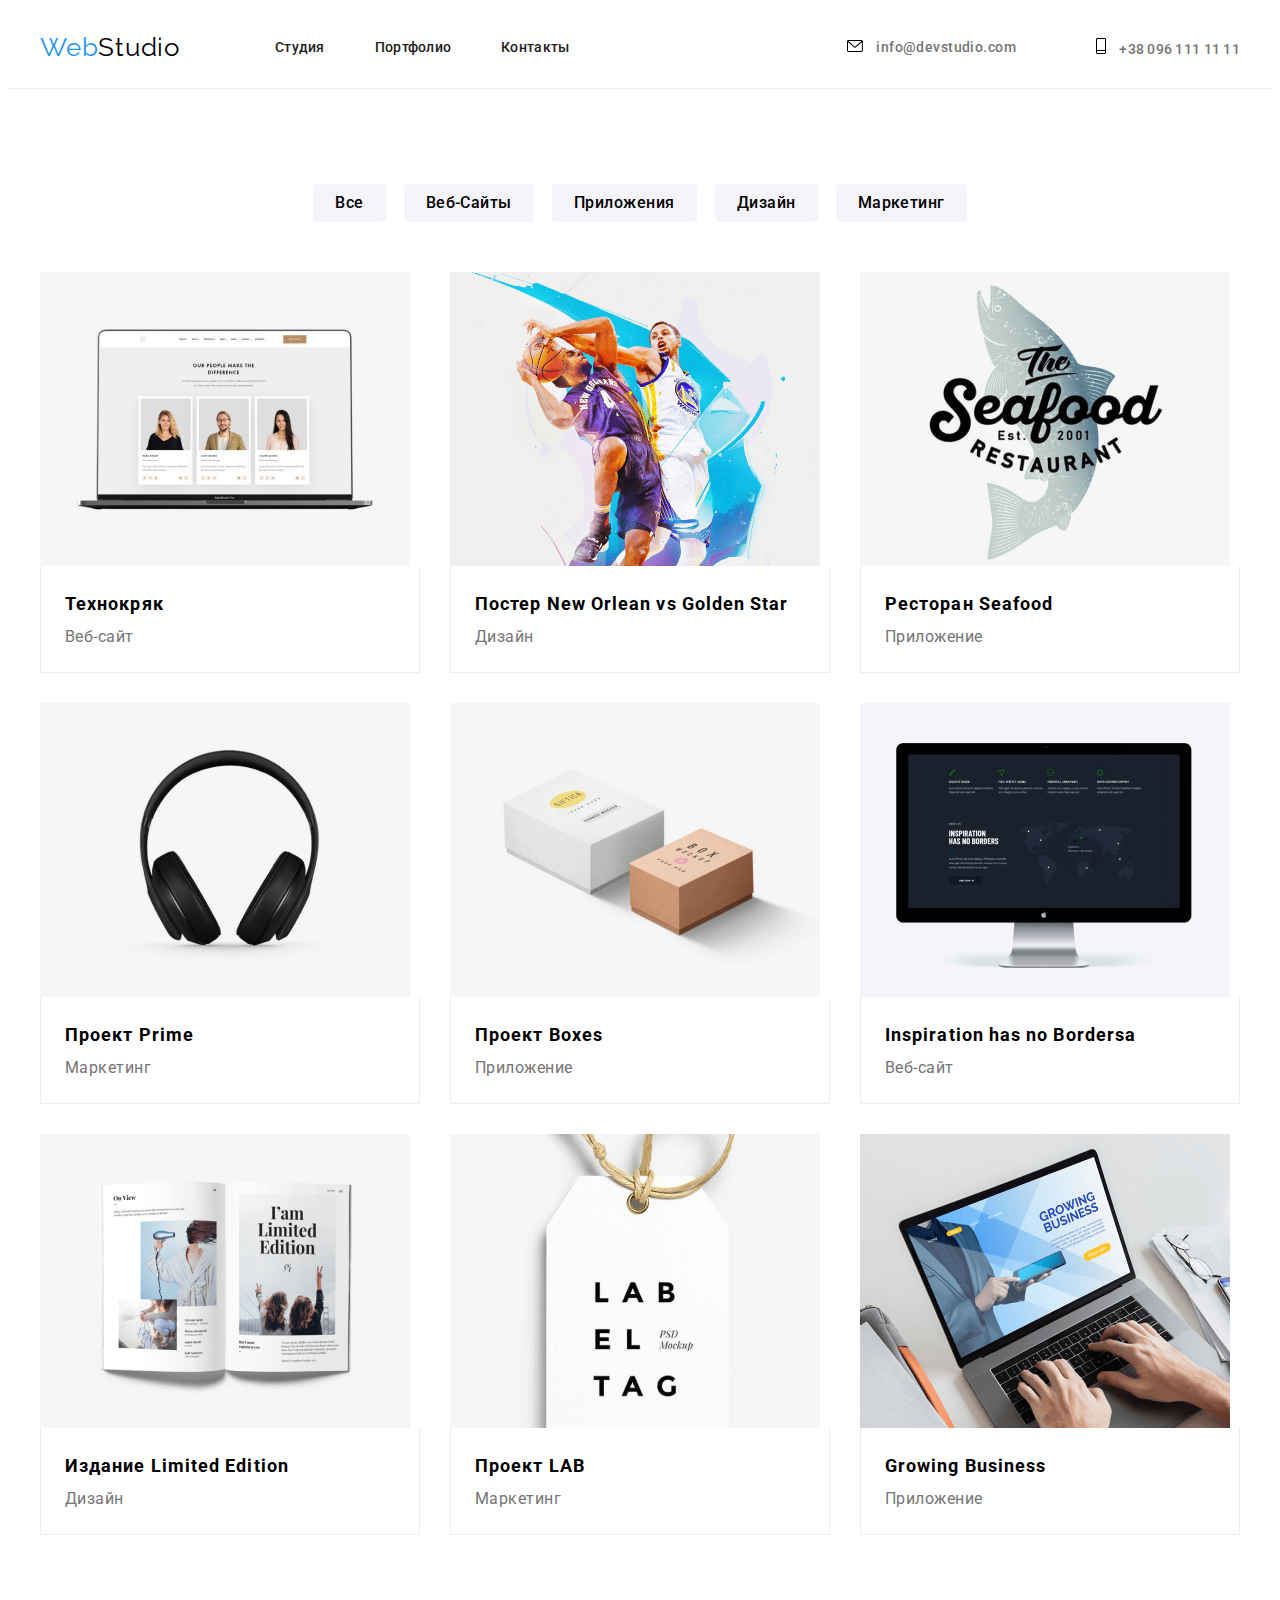
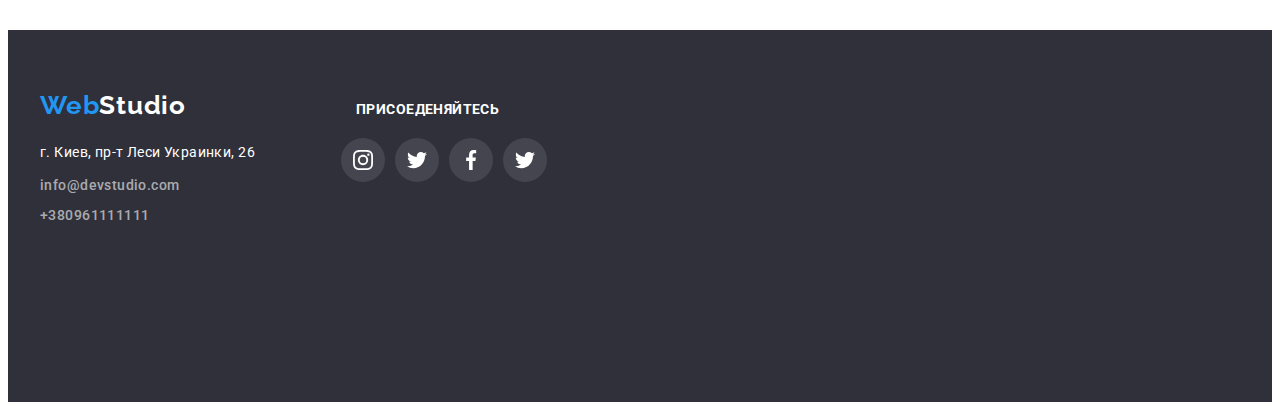
==== commit 8fc53e58: "d" ====
--- a/portfolio.html
+++ b/portfolio.html
@@ -15,24 +15,37 @@
         crossorigin="anonymous" referrerpolicy="no-referrer" />
 </head>
 <body>
-    <header class="header">
-        <div class="container header-container">
-            <a class="header-logo link" href="./">
-                <span class="web-logo">Web</span>Studio</a>
-            <nav class="header-navigation">
-                <ul list class="header-list list">
-                    <li class="header-item"><a class="header-link-dark link" href="./index.html">Студия</a></li>
-                    <li class="header-item"><a class="header-link-dark link" href="./portfolio.html">Портфолио</a></li>
-                    <li class="header-item"><a class="header-link-dark link" href="">Контакты</a></li>
-                </ul>
-            </nav>
-            <div class="header-connect">
-                <a class="link header-web" href="mailto:info@devstudio.com">info@devstudio.com</a>
-                <a class="link header-tel" href="tel+380961111111">+38 096 111 11 11</a>
-            </div>
-        </div>
-        </div>
-    </header>
+<header class="header">
+    <div class="container header-container">
+        <a class="header-logo link" href="./">
+            <span class="web-logo">Web</span>Studio</a>
+        <nav class="header-navigation">
+            <ul list class="header-list list">
+                <li class="header-item"><a class="header-link-dark link" href="./index.html">Студия</a></li>
+                <li class="header-item"><a class="header-link-dark link" href="./portfolio.html">Портфолио</a></li>
+                <li class="header-item"><a class="header-link-dark link" href="">Контакты</a></li>
+            </ul>
+        </nav>
+        <ul class="header-connect">
+            <li class="header-web list">
+                <a class="link header-web" href="mailto:info@devstudio.com">
+                    <svg class="icon-envelope" width="16" height="12">
+                        <use href=".//images//icons.svg#envelope"></use>
+                    </svg>
+                    info@devstudio.com</a>
+            </li>
+            <li class="header-tel list">
+                <a class="header-tel link" href="tel:+380961111111">
+                    <svg class="icon-telephone" width="10" height="16">
+                        <use href=".//images//icons.svg#telephone"></use>
+                    </svg>
+                    +38 096 111 11 11</a>
+            </li>
+        </ul>
+
+    </div>
+    </div>
+</header>
     <main>
         <section class="hero-portfolio-main" >
             <div class="container">
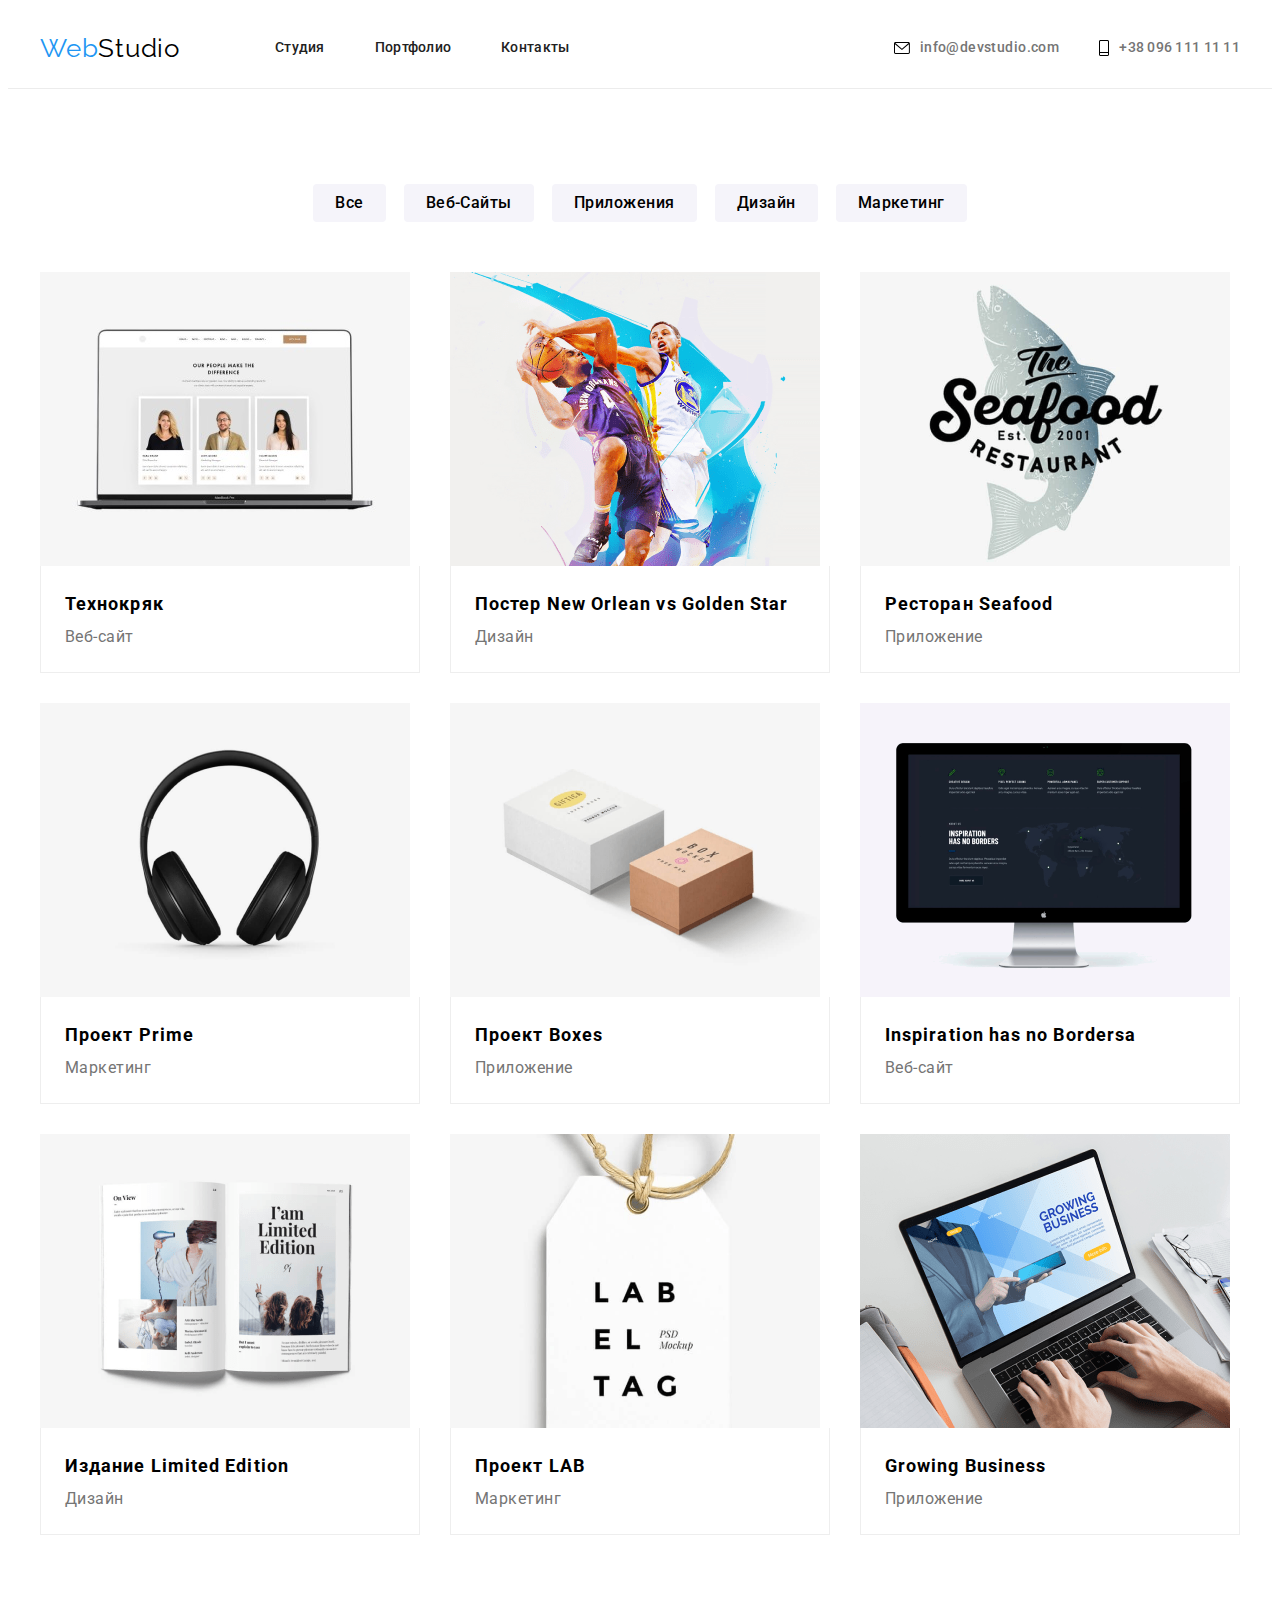
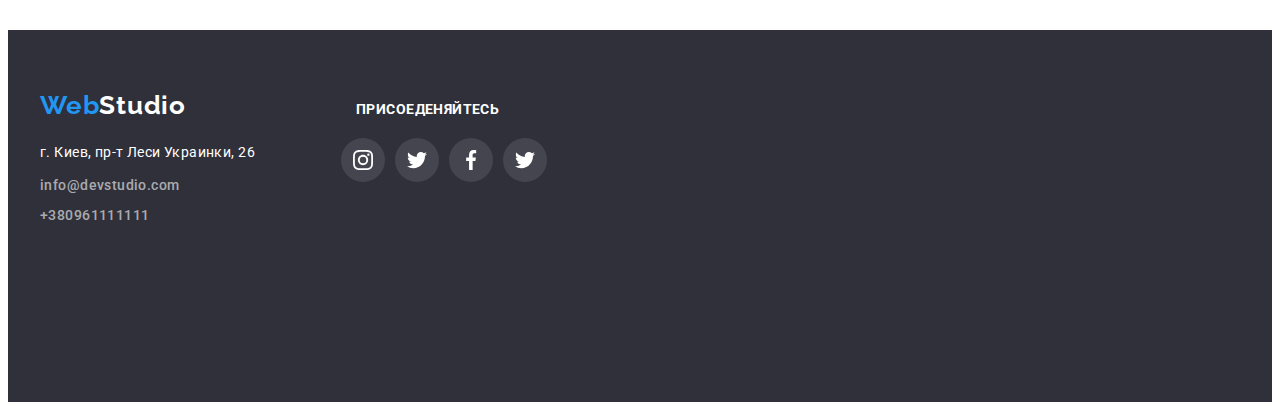
==== commit 291ce710: "d" ====
--- a/portfolio.html
+++ b/portfolio.html
@@ -27,14 +27,14 @@
             </ul>
         </nav>
         <ul class="header-connect">
-            <li class="header-web list">
+            <li class="header-web-li list">
                 <a class="link header-web" href="mailto:info@devstudio.com">
                     <svg class="icon-envelope" width="16" height="12">
                         <use href=".//images//icons.svg#envelope"></use>
                     </svg>
                     info@devstudio.com</a>
             </li>
-            <li class="header-tel list">
+            <li class="header-tel-li list">
                 <a class="header-tel link" href="tel:+380961111111">
                     <svg class="icon-telephone" width="10" height="16">
                         <use href=".//images//icons.svg#telephone"></use>
--- a/css/styles.css
+++ b/css/styles.css
@@ -141,6 +141,13 @@
   letter-spacing: 0.02em;
   inherits: color var(--third-title-color);
   color: var(--third-title-color);
+}
+.header-web,
+.header-tel {
+  display: inline-flex;
+  padding-top: 32px;
+  padding-bottom: 32px;
+  align-items: center;
 }
 
 .header-web {
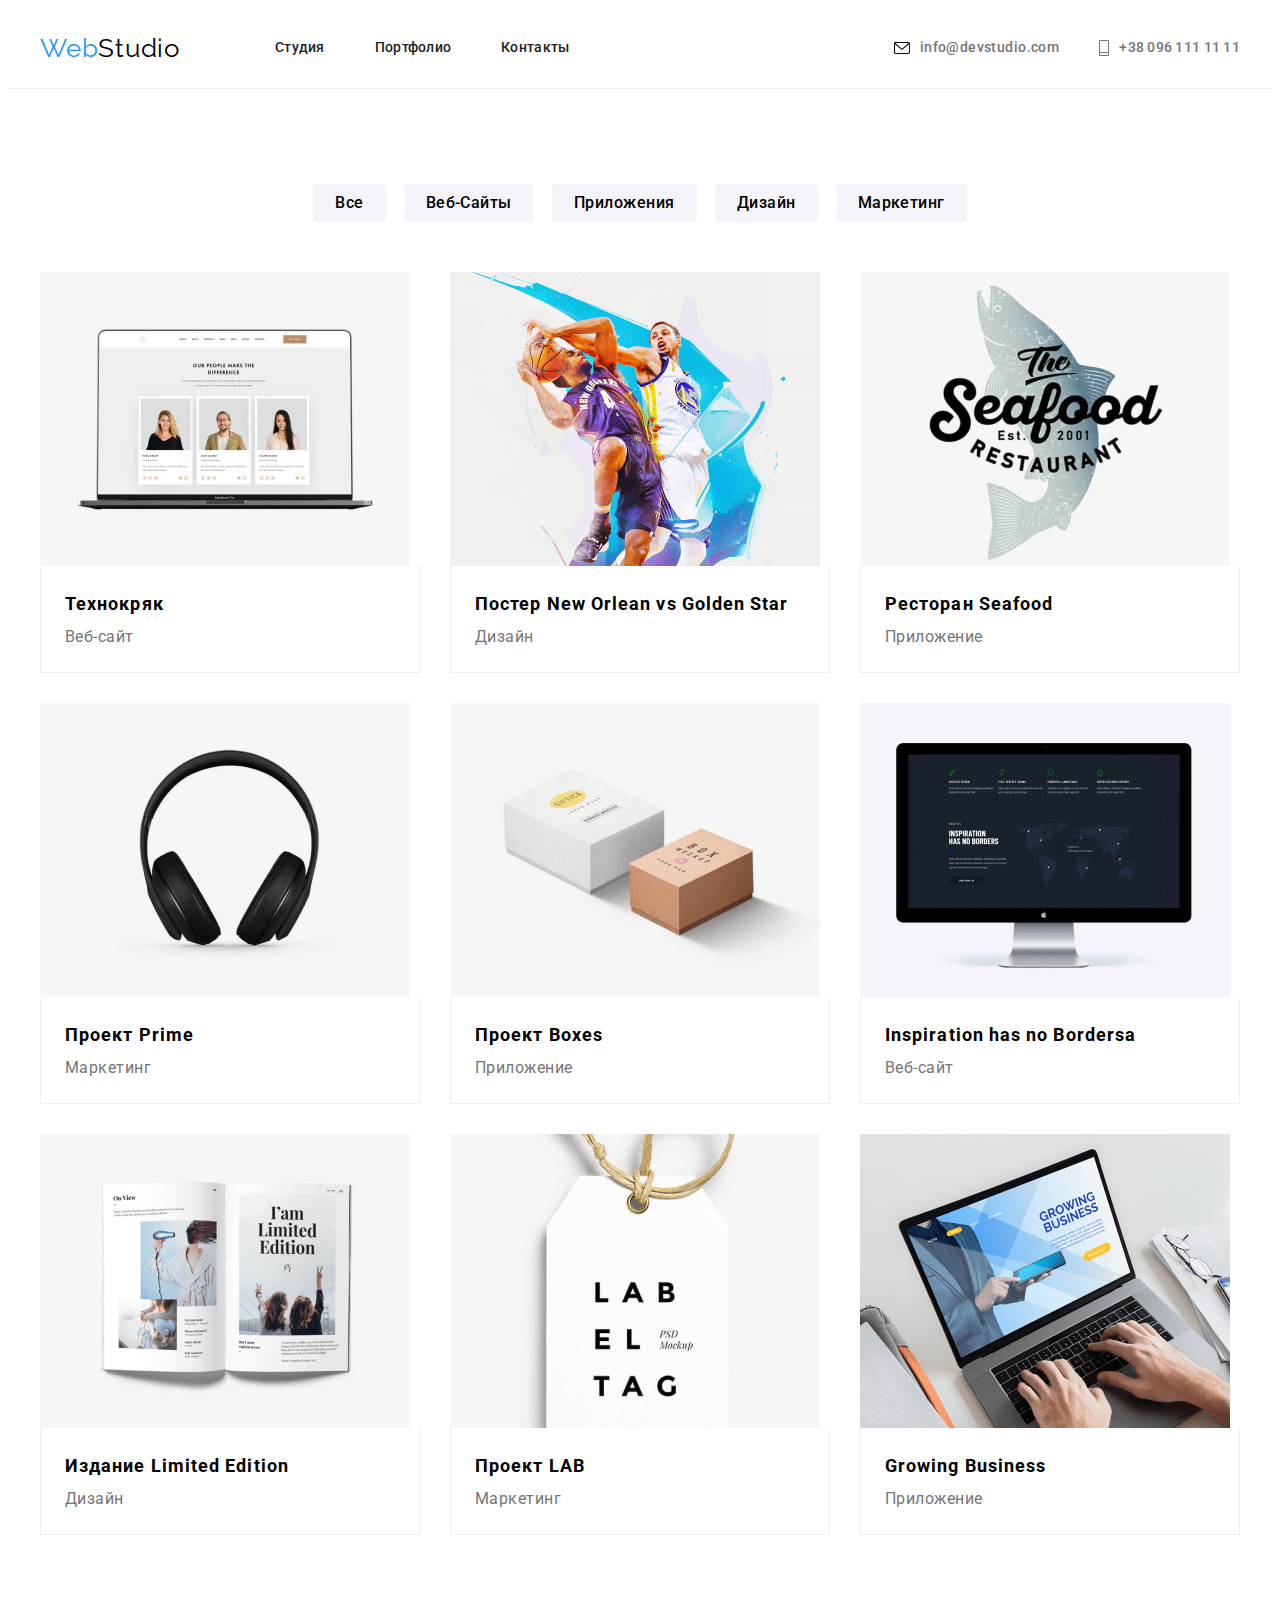
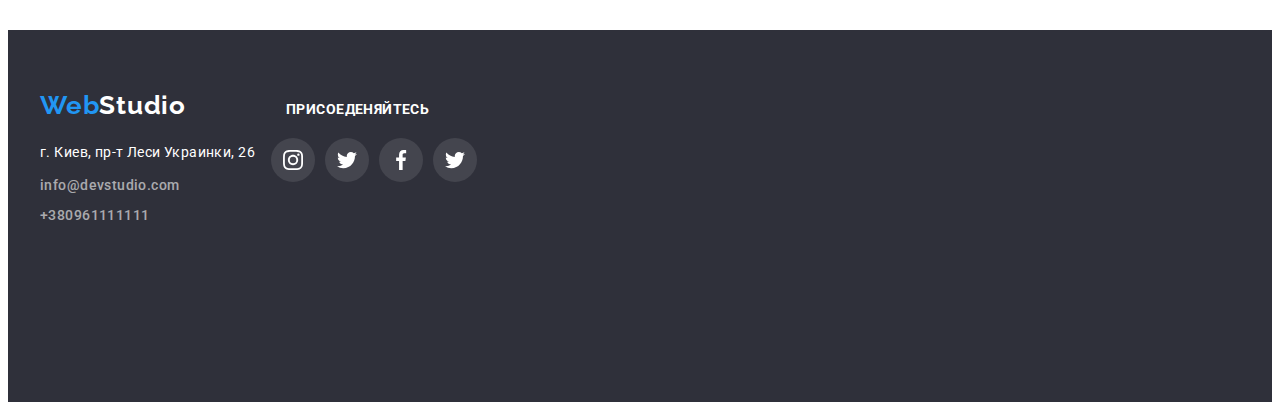
==== commit f1171306: "gg" ====
--- a/portfolio.html
+++ b/portfolio.html
@@ -35,7 +35,7 @@
                     info@devstudio.com</a>
             </li>
             <li class="header-tel-li list">
-                <a class="header-tel link" href="tel:+380961111111">
+                <a class="link header-tel" href="tel:+380961111111">
                     <svg class="icon-telephone" width="10" height="16">
                         <use href=".//images//icons.svg#telephone"></use>
                     </svg>
--- a/css/styles.css
+++ b/css/styles.css
@@ -66,6 +66,7 @@
   size-adjust: auto;
   margin-right: 10px;
   align-items: center;
+  fill: currentColor;
 }
 .icon-envelope:hover {
   font: var(--accent-color);
@@ -208,24 +209,18 @@
 
 /*-------------------------------main---------------------------------*/
 .main-container {
-  padding-left: 15px;
-  padding-right: 15px;
-  padding-top: 200px;
-  padding-bottom: 200px;
-  margin: 0 auto;
+  background-color: #c4c4c4;
   background-image: linear-gradient(
-    to right,
-    rgba(47, 48, 58, 0.4),
-    rgba(47, 48, 58, 0.4)
-  );
-  background-image: url(../images/first-pg-hero.jpg);
-  margin-left: auto;
-  margin-right: auto;
-  max-width: 1600;
-  height: 600;
+      rgba(47, 48, 58, 0.4),
+      rgba(47, 48, 58, 0.4)
+    ),
+    url(../images/first-pg-hero.jpg);
   background-repeat: no-repeat;
-  background-size: contain;
   background-position: center;
+  background-size: cover;
+  text-align: center;
+  padding: 200px 0px 200px 0px;
+  width: max-content 1600px;
 }
 .hero-title {
   font-weight: 900;
@@ -285,16 +280,14 @@
 }
 .section-team {
   background-color: #f5f4fa;
-  height: 650px;
-  padding-bottom: 94px;
   padding-top: 94px;
-  margin-bottom: 95px;
-}
+  padding-bottom: 95px;
+}
+
 .middle__icon {
   display: flex;
   align-items: center;
   justify-content: center;
-  margin: 0 auto;
 }
 .team-pad {
   padding-top: 30px;
@@ -426,7 +419,6 @@
   border-radius: 4px;
   justify-content: center;
   align-items: center;
-  margin-bottom: 95px;
 }
 .clients-link-icon {
   fill: currentColor;
@@ -436,8 +428,14 @@
 }
 .client-link:hover,
 .client-link:focus {
-   color: var(--accent-color);
+  color: var(--accent-color);
   border: 1px solid var(--accent-color);
+}
+/*-------------------------------CLIENT SECTION---------------------------------*/
+
+.client-section {
+  padding-bottom: 95px;
+  padding-top: 95px;
 }
 
 /*-------------------------------Footer---------------------------------*/
@@ -541,10 +539,6 @@
   color: #ffffff;
   background-color: #2196f3;
 }
-.footer-social {
-  margin-left: 70px;
-}
-}
 .cocial-list {
   display: flex;
   margin: -10px;
@@ -570,8 +564,6 @@
 .social-item + .social-item {
   margin-left: 10px;
 }
-
-
 
 /*-------------------------------ПОРТФОЛИО мейн---------------------------------*/
 .visually-hidden {
@@ -636,7 +628,8 @@
 }
 .portfolio-btn {
   color: inherit;
-  font-family: inherit;
+  font-family: -apple-system, BlinkMacSystemFont, "Segoe UI", Roboto, Oxygen,
+    Ubuntu, Cantarell, "Open Sans", "Helvetica Neue", sans-serif;
   font-weight: 500;
   font-size: 16px;
   line-height: 1.62;
